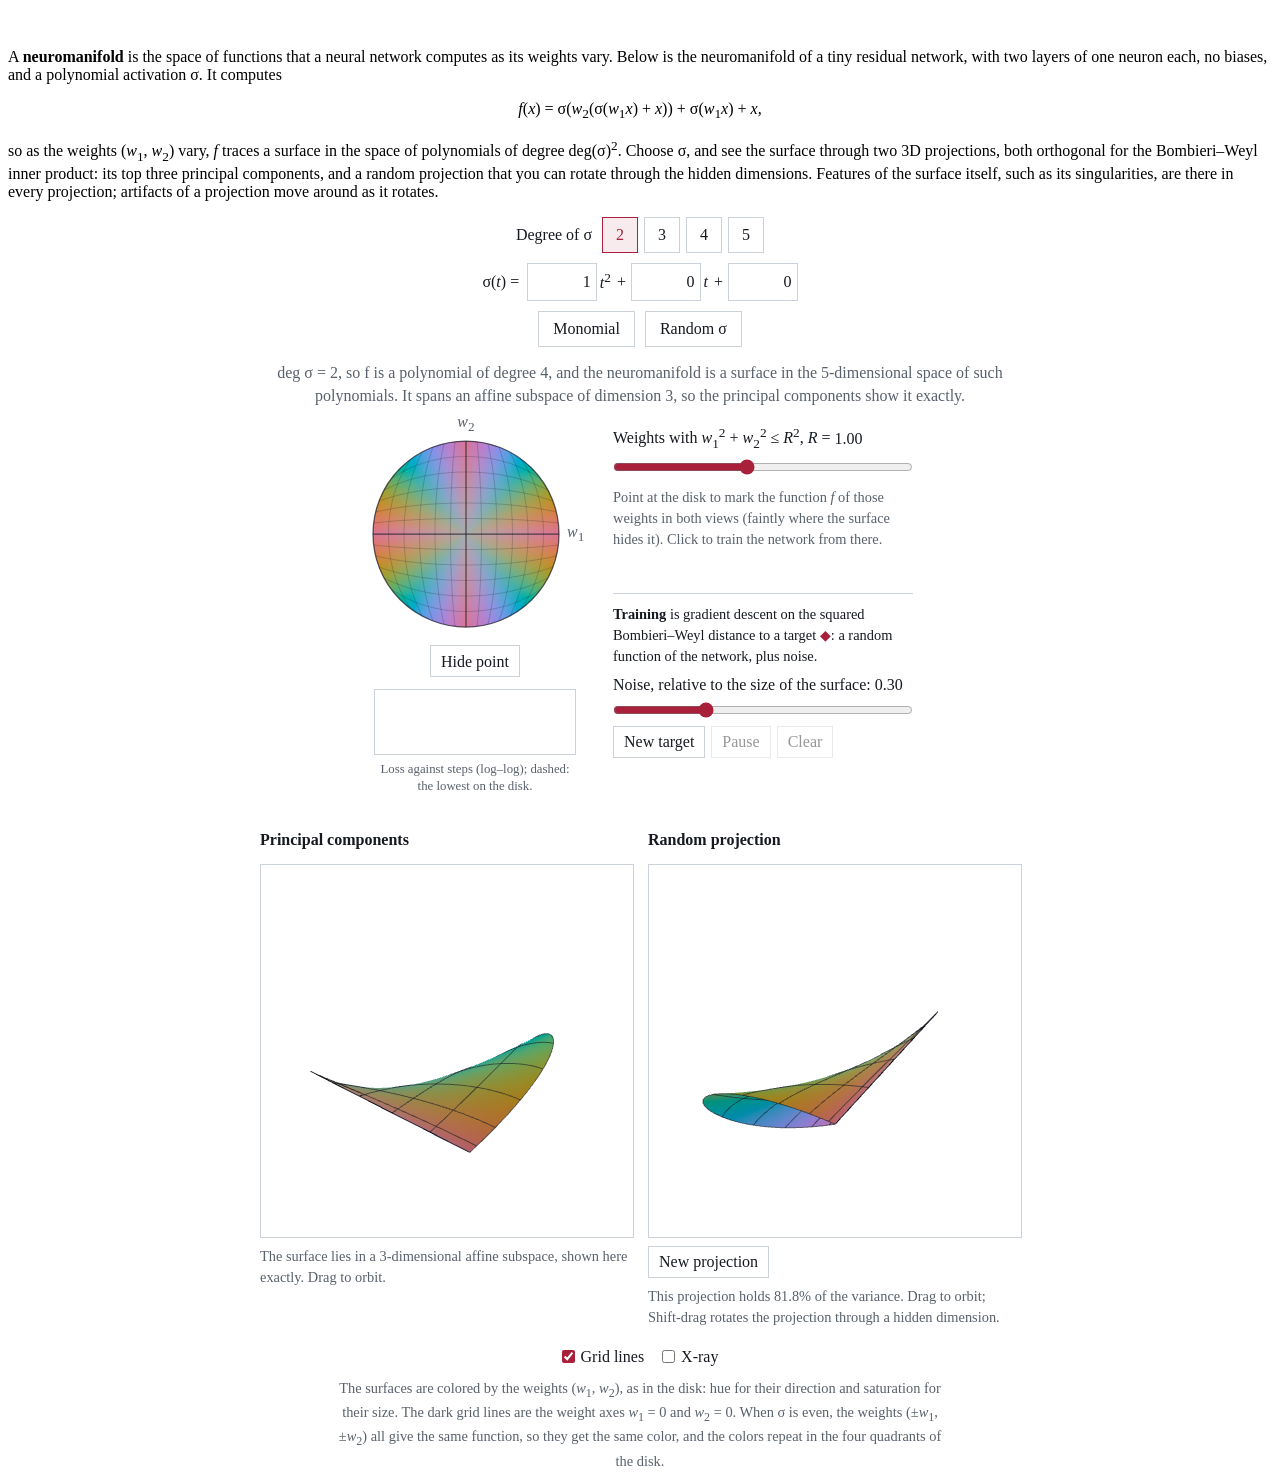
==== neuromanifold/index.html @ 4a73d776 "neuromfld" ====
<!DOCTYPE html>

<html lang="en">
<head>
  <title>Neuromanifold viewer</title>
  <!-- Standalone preview of the neuromanifold widget; not linked from the main page yet. -->
  <link rel="stylesheet" href="https://latex.vercel.app/style.css">
  <link rel="stylesheet" href="neuromanifold.css">
  <link rel="shortcut icon" type="image/x-icon" href="../img/favi.ico">
  <meta name="viewport" content="width=device-width, initial-scale=1.0" />
</head>

<body class="text-justify">

  <div id="neuromanifold">
    <p>A <b>neuromanifold</b> is the space of functions that a neural network computes as its weights vary. Below is the neuromanifold of a tiny residual network, with two layers of one neuron each, no biases, and a polynomial activation σ. It computes</p>
    <p class="nm-eq"><i>f</i>(<i>x</i>) = σ(<i>w</i><sub>2</sub>(σ(<i>w</i><sub>1</sub><i>x</i>) + <i>x</i>)) + σ(<i>w</i><sub>1</sub><i>x</i>) + <i>x</i>,</p>
    <p>so as the weights (<i>w</i><sub>1</sub>, <i>w</i><sub>2</sub>) vary, <i>f</i> traces a surface in the space of polynomials of degree deg(σ)<sup>2</sup>. Choose σ, and see the surface through two 3D projections, both orthogonal for the Bombieri–Weyl inner product: its top three principal components, and a random projection that you can rotate through the hidden dimensions. Features of the surface itself, such as its singularities, are there in every projection; artifacts of a projection move around as it rotates.</p>

    <div class="nm" role="group" aria-label="Neuromanifold viewer">
      <div class="nm-controls">
        <div class="nm-line">
          <span class="nm-k">Degree of σ</span>
          <div class="nm-seg" role="radiogroup" aria-label="Degree of σ" id="nm-degree"></div>
        </div>
        <div class="nm-sigma" id="nm-sigma" role="group" aria-label="Coefficients of σ"></div>
        <div class="nm-line">
          <button type="button" class="nm-btn" id="nm-monomial">Monomial</button>
          <button type="button" class="nm-btn" id="nm-random">Random σ</button>
        </div>
      </div>
      <p class="nm-status" id="nm-status" aria-live="polite"></p>

      <div class="nm-weights">
        <div class="nm-disk-col">
          <div class="nm-disk">
            <canvas id="nm-disk" tabindex="0" aria-label="The disk of weights. Point at it, or use the arrow keys, to mark the function of those weights in both views; Escape removes the mark. Click, or press Enter, to train the network from there."></canvas>
            <span class="nm-disk-lbl nm-disk-w1" aria-hidden="true"><i>w</i><sub>1</sub></span>
            <span class="nm-disk-lbl nm-disk-w2" aria-hidden="true"><i>w</i><sub>2</sub></span>
          </div>
          <button type="button" class="nm-btn nm-small" id="nm-probe">Hide point</button>
          <canvas class="nm-loss" id="nm-loss" role="img" aria-label="The loss against the steps of gradient descent, both on log scales."></canvas>
          <p class="nm-loss-cap">Loss against steps (log–log); dashed: the lowest on the disk.</p>
        </div>
        <div class="nm-weights-side">
          <label class="nm-range" for="nm-range">Weights with <i>w</i><sub>1</sub><sup>2</sup> + <i>w</i><sub>2</sub><sup>2</sup> ≤ <i>R</i><sup>2</sup>, <i>R</i> = <output id="nm-range-out" for="nm-range">1.00</output></label>
          <input type="range" id="nm-range" min="0.2" max="2" step="0.05" value="1">
          <p class="nm-hint">Point at the disk to mark the function <i>f</i> of those weights in both views (faintly where the surface hides it). Click to train the network from there.</p>
          <p class="nm-readout" id="nm-readout">&nbsp;</p>
          <div class="nm-train">
            <p class="nm-train-head"><b>Training</b> is gradient descent on the squared Bombieri–Weyl distance to a target <span class="nm-acc">◆</span>: a random function of the network, plus noise.</p>
            <label class="nm-range" for="nm-noise">Noise, relative to the size of the surface: <output id="nm-noise-out" for="nm-noise">0.30</output></label>
            <input type="range" id="nm-noise" min="0" max="1" step="0.05" value="0.3">
            <div class="nm-train-btns">
              <button type="button" class="nm-btn nm-small" id="nm-target">New target</button>
              <button type="button" class="nm-btn nm-small" id="nm-pause" disabled>Pause</button>
              <button type="button" class="nm-btn nm-small" id="nm-clear" disabled>Clear</button>
            </div>
            <p class="nm-train-status" id="nm-train-status">&nbsp;</p>
          </div>
        </div>
      </div>

      <div class="nm-views">
        <div class="nm-view">
          <div class="nm-view-head">
            <span class="nm-title">Principal components</span>
          </div>
          <div class="nm-stage">
            <canvas id="nm-pca" tabindex="0" aria-label="The neuromanifold, projected onto its top three principal components. Drag, or use the arrow keys, to orbit."></canvas>
          </div>
          <p class="nm-cap" id="nm-pca-cap"></p>
        </div>
        <div class="nm-view">
          <div class="nm-view-head">
            <span class="nm-title">Random projection</span>
          </div>
          <div class="nm-stage">
            <canvas id="nm-rand" tabindex="0" aria-label="The neuromanifold, under a random orthogonal projection. Drag, or use the arrow keys, to orbit; hold Shift to rotate the projection through a hidden dimension."></canvas>
          </div>
          <div class="nm-viewbar">
            <button type="button" class="nm-btn nm-small" id="nm-new">New projection</button>
          </div>
          <p class="nm-cap" id="nm-rand-cap"></p>
        </div>
      </div>

      <div class="nm-display">
        <label><input type="checkbox" id="nm-lines" checked> Grid lines</label>
        <label><input type="checkbox" id="nm-xray"> X-ray</label>
      </div>
      <p class="nm-legend">The surfaces are colored by the weights (<i>w</i><sub>1</sub>, <i>w</i><sub>2</sub>), as in the disk: hue for their direction and saturation for their size. The dark grid lines are the weight axes <i>w</i><sub>1</sub> = 0 and <i>w</i><sub>2</sub> = 0. When σ is even, the weights (±<i>w</i><sub>1</sub>, ±<i>w</i><sub>2</sub>) all give the same function, so they get the same color, and the colors repeat in the four quadrants of the disk.</p>
      <noscript><p>The neuromanifold viewer needs JavaScript.</p></noscript>
    </div>
  </div>

  <script src="neuromanifold.js" defer></script>

</body>

</html>
---- neuromanifold/neuromanifold.css ----
/* Neuromanifold viewer (see neuromanifold.js). Everything is scoped to .nm,
   in the light theme of the page, with the same buttons as the Rubik's torus. */
#neuromanifold {
  margin-top: 3rem;
}

.nm-eq {
  text-align: center;
}

.nm {
  --nm-fg: #161a20;
  --nm-muted: #59616c;
  --nm-line: #ccd2d9;
  --nm-btn: #ffffff;
  --nm-btn-hover: #edf0f3;
  --nm-accent: #a8203a;
  --nm-accent-soft: rgba(168, 32, 58, 0.09);
  max-width: 760px;
  margin: 1rem auto 0;
  color: var(--nm-fg);
  line-height: 1.45;
  -webkit-tap-highlight-color: transparent;
}

.nm button,
.nm input {
  font: inherit;
  color: inherit;
}

.nm button:focus-visible,
.nm input:focus-visible,
.nm canvas:focus-visible {
  outline: 2px solid var(--nm-accent);
  outline-offset: 2px;
}

/* controls */
.nm-controls {
  display: flex;
  flex-direction: column;
  align-items: center;
  gap: 10px;
}

.nm-line {
  display: flex;
  flex-wrap: wrap;
  justify-content: center;
  align-items: center;
  gap: 6px 10px;
}

.nm-seg {
  display: inline-flex;
  align-items: center;
  gap: 6px;
}

.nm-btn,
.nm-seg button {
  height: 2.25rem;
  padding: 0 14px;
  border: 1px solid var(--nm-line);
  background: var(--nm-btn);
  border-radius: 0;
  cursor: pointer;
  touch-action: manipulation;
  white-space: nowrap;
}

.nm-seg button {
  min-width: 2.25rem;
  padding: 0 10px;
  font-variant-numeric: tabular-nums;
}

.nm-btn:hover,
.nm-seg button:hover {
  background: var(--nm-btn-hover);
}

.nm-btn:active,
.nm-seg button:active {
  transform: translateY(1px);
}

.nm-seg button[aria-checked="true"] {
  color: var(--nm-accent);
  background: var(--nm-accent-soft);
  border-color: var(--nm-accent);
}

/* σ(t) = c_d t^d + ... + c_0 */
.nm-sigma {
  display: flex;
  flex-wrap: wrap;
  justify-content: center;
  align-items: center;
  gap: 6px 4px;
}

.nm-sigma-lhs {
  margin-right: 4px;
  white-space: nowrap;
}

.nm-term {
  display: inline-flex;
  align-items: center;
  gap: 3px;
  white-space: nowrap;
}

.nm-plus {
  margin: 0 2px;
}

.nm-num {
  width: 3.6em;
  height: 2.25rem;
  padding: 0 5px;
  -moz-appearance: textfield;
  appearance: textfield;
  border: 1px solid var(--nm-line);
  border-radius: 0;
  background: var(--nm-btn);
  text-align: right;
  font-variant-numeric: tabular-nums;
}

.nm-num::-webkit-outer-spin-button,
.nm-num::-webkit-inner-spin-button {
  -webkit-appearance: none;
  margin: 0;
}

.nm-num:hover {
  border-color: #aab2bc;
}

.nm-range output {
  display: inline-block;
  min-width: 2.2em;
  font-variant-numeric: tabular-nums;
}

.nm-status {
  margin: 0.9rem 0 0;
  text-align: center;
  color: var(--nm-muted);
}

/* the disk of weights and the plot of the loss, with the range R, the probed
   weights and the training beside them */
.nm-weights {
  display: flex;
  justify-content: center;
  align-items: flex-start;
  gap: 16px 30px;
  margin-top: 1rem;
}

.nm-disk-col {
  flex: none;
  display: flex;
  flex-direction: column;
  align-items: center;
  gap: 12px;
}

.nm-loss {
  display: block;
  width: 200px;
  height: 64px;
  border: 1px solid var(--nm-line);
  background: #ffffff;
}

.nm-loss-cap {
  width: 200px;
  margin: -6px 0 0;
  font-size: 0.8em;
  line-height: 1.3;
  color: var(--nm-muted);
  text-align: center;
}

.nm-train {
  display: flex;
  flex-direction: column;
  gap: 6px;
  margin-top: 8px;
  padding-top: 10px;
  border-top: 1px solid var(--nm-line);
}

.nm-train-head {
  margin: 0;
  font-size: 0.9em;
  text-align: left;
}

.nm-train-btns {
  display: flex;
  flex-wrap: wrap;
  gap: 6px;
  margin-top: 2px;
}

.nm-train-status {
  margin: 0;
  min-height: 2.9em;              /* two lines, so that the layout does not jump */
  font-size: 0.9em;
  color: var(--nm-muted);
  text-align: left;
  font-variant-numeric: tabular-nums;
}

.nm-acc {
  color: var(--nm-accent);
}

.nm-btn:disabled {
  opacity: 0.45;
  cursor: default;
  transform: none;
}

.nm-btn:disabled:hover {
  background: var(--nm-btn);
}

.nm-disk {
  position: relative;
  flex: none;
  width: 190px;
  height: 190px;
  margin: 16px 22px 4px 4px;      /* room for the axis labels */
}

.nm-disk canvas {
  display: block;
  width: 100%;
  height: 100%;
  border-radius: 50%;             /* so that the focus ring is round */
  touch-action: none;
  cursor: crosshair;
}

.nm-disk-lbl {
  position: absolute;
  line-height: 1;
  color: var(--nm-muted);
  pointer-events: none;
}

.nm-disk-w1 {
  left: 100%;
  top: 50%;
  transform: translate(6px, -50%);
}

.nm-disk-w2 {
  left: 50%;
  bottom: 100%;
  transform: translate(-50%, -6px);
}

.nm-weights-side {
  display: flex;
  flex-direction: column;
  align-items: stretch;
  gap: 6px;
  max-width: 300px;
}

.nm-weights-side input[type="range"] {
  width: 100%;
  margin: 0;
  accent-color: var(--nm-accent);
}

.nm-hint {
  margin: 6px 0 0;
  font-size: 0.9em;
  color: var(--nm-muted);
  text-align: left;
}

.nm-readout {
  margin: 0;
  min-height: 1.45em;
  text-align: left;
  font-variant-numeric: tabular-nums;
}

/* the two views */
.nm-views {
  display: grid;
  grid-template-columns: 1fr 1fr;
  gap: 16px;
  margin-top: 1rem;
}

.nm-view {
  min-width: 0;
}

.nm-view-head {
  display: flex;
  justify-content: space-between;
  align-items: center;
  gap: 8px;
  min-height: 2.25rem;
  margin-bottom: 6px;
}

.nm-title {
  font-weight: bold;
}

.nm-stage {
  position: relative;
  width: 100%;
  aspect-ratio: 1 / 1;
  border: 1px solid var(--nm-line);
  background: #ffffff;
}

.nm-stage canvas {
  position: absolute;
  inset: 0;
  width: 100%;
  height: 100%;
  display: block;
  touch-action: none;
  cursor: grab;
}

.nm-stage canvas.nm-grabbing {
  cursor: grabbing;
}

.nm-viewbar {
  display: flex;
  flex-wrap: wrap;
  align-items: center;
  gap: 6px;
  margin-top: 8px;
}

.nm-small {
  height: 2rem;
  padding: 0 10px;
}

.nm-cap {
  margin: 0.5rem 0 0;
  font-size: 0.9em;
  color: var(--nm-muted);
  text-align: left;
}

/* display options */
.nm-display {
  display: flex;
  flex-wrap: wrap;
  justify-content: center;
  align-items: center;
  gap: 8px 18px;
  margin-top: 1.1rem;
}

.nm-display label {
  display: inline-flex;
  align-items: center;
  gap: 6px;
  cursor: pointer;
}

.nm-display input[type="checkbox"] {
  accent-color: var(--nm-accent);
  margin: 0;
}

.nm-k {
  color: var(--nm-fg);
}

.nm-legend {
  margin: 0.6rem auto 0;
  max-width: 620px;
  font-size: 0.9em;
  color: var(--nm-muted);
  text-align: center;
}

.nm-nogl .nm-weights,
.nm-nogl .nm-views,
.nm-nogl .nm-display,
.nm-nogl .nm-legend {
  display: none;
}

@media (max-width: 620px) {
  .nm-views {
    grid-template-columns: 1fr;
  }

  .nm-weights {
    flex-direction: column;
    align-items: center;
  }

  .nm-weights-side {
    width: 100%;
    max-width: 360px;
  }
}
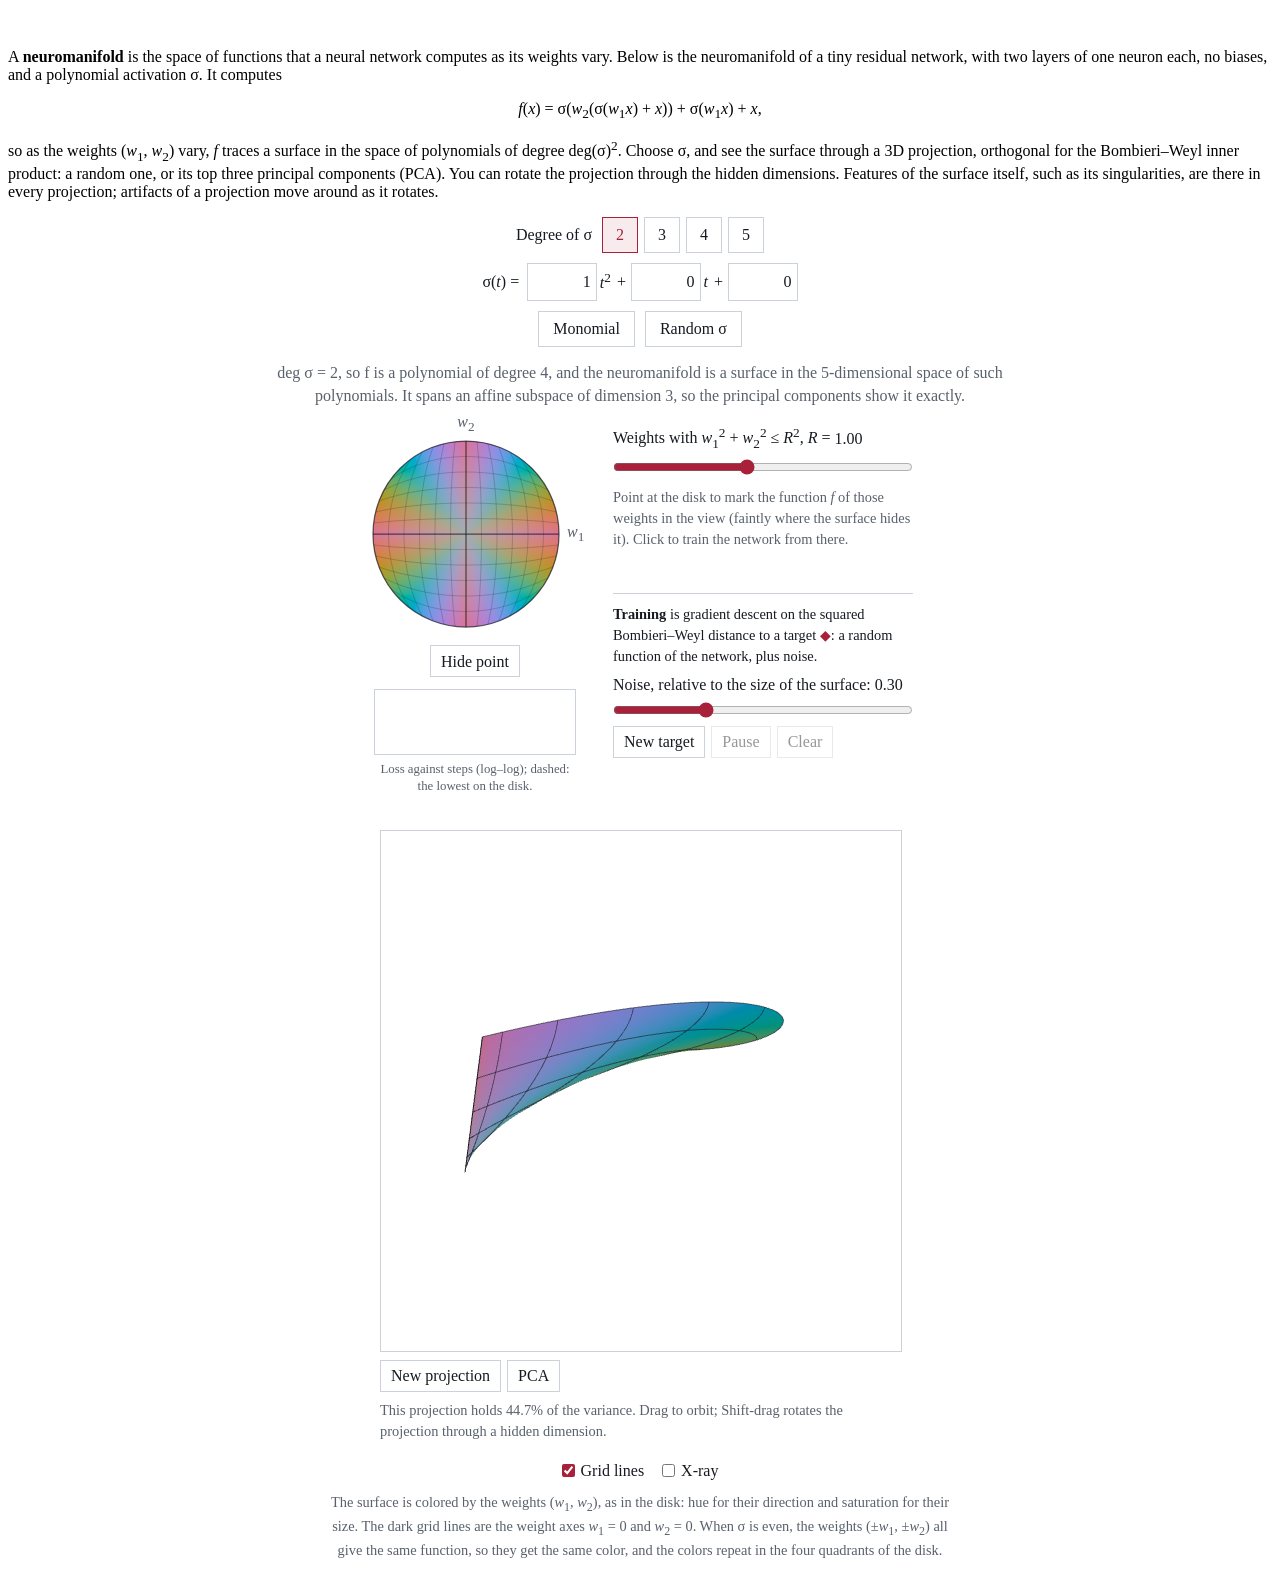
==== commit 6b3f0962: "neuromfld" ====
--- a/neuromanifold/index.html
+++ b/neuromanifold/index.html
@@ -15,7 +15,7 @@
   <div id="neuromanifold">
     <p>A <b>neuromanifold</b> is the space of functions that a neural network computes as its weights vary. Below is the neuromanifold of a tiny residual network, with two layers of one neuron each, no biases, and a polynomial activation σ. It computes</p>
     <p class="nm-eq"><i>f</i>(<i>x</i>) = σ(<i>w</i><sub>2</sub>(σ(<i>w</i><sub>1</sub><i>x</i>) + <i>x</i>)) + σ(<i>w</i><sub>1</sub><i>x</i>) + <i>x</i>,</p>
-    <p>so as the weights (<i>w</i><sub>1</sub>, <i>w</i><sub>2</sub>) vary, <i>f</i> traces a surface in the space of polynomials of degree deg(σ)<sup>2</sup>. Choose σ, and see the surface through two 3D projections, both orthogonal for the Bombieri–Weyl inner product: its top three principal components, and a random projection that you can rotate through the hidden dimensions. Features of the surface itself, such as its singularities, are there in every projection; artifacts of a projection move around as it rotates.</p>
+    <p>so as the weights (<i>w</i><sub>1</sub>, <i>w</i><sub>2</sub>) vary, <i>f</i> traces a surface in the space of polynomials of degree deg(σ)<sup>2</sup>. Choose σ, and see the surface through a 3D projection, orthogonal for the Bombieri–Weyl inner product: a random one, or its top three principal components (PCA). You can rotate the projection through the hidden dimensions. Features of the surface itself, such as its singularities, are there in every projection; artifacts of a projection move around as it rotates.</p>
 
     <div class="nm" role="group" aria-label="Neuromanifold viewer">
       <div class="nm-controls">
@@ -34,7 +34,7 @@
       <div class="nm-weights">
         <div class="nm-disk-col">
           <div class="nm-disk">
-            <canvas id="nm-disk" tabindex="0" aria-label="The disk of weights. Point at it, or use the arrow keys, to mark the function of those weights in both views; Escape removes the mark. Click, or press Enter, to train the network from there."></canvas>
+            <canvas id="nm-disk" tabindex="0" aria-label="The disk of weights. Point at it, or use the arrow keys, to mark the function of those weights in the view; Escape removes the mark. Click, or press Enter, to train the network from there."></canvas>
             <span class="nm-disk-lbl nm-disk-w1" aria-hidden="true"><i>w</i><sub>1</sub></span>
             <span class="nm-disk-lbl nm-disk-w2" aria-hidden="true"><i>w</i><sub>2</sub></span>
           </div>
@@ -45,7 +45,7 @@
         <div class="nm-weights-side">
           <label class="nm-range" for="nm-range">Weights with <i>w</i><sub>1</sub><sup>2</sup> + <i>w</i><sub>2</sub><sup>2</sup> ≤ <i>R</i><sup>2</sup>, <i>R</i> = <output id="nm-range-out" for="nm-range">1.00</output></label>
           <input type="range" id="nm-range" min="0.2" max="2" step="0.05" value="1">
-          <p class="nm-hint">Point at the disk to mark the function <i>f</i> of those weights in both views (faintly where the surface hides it). Click to train the network from there.</p>
+          <p class="nm-hint">Point at the disk to mark the function <i>f</i> of those weights in the view (faintly where the surface hides it). Click to train the network from there.</p>
           <p class="nm-readout" id="nm-readout">&nbsp;</p>
           <div class="nm-train">
             <p class="nm-train-head"><b>Training</b> is gradient descent on the squared Bombieri–Weyl distance to a target <span class="nm-acc">◆</span>: a random function of the network, plus noise.</p>
@@ -61,35 +61,22 @@
         </div>
       </div>
 
-      <div class="nm-views">
-        <div class="nm-view">
-          <div class="nm-view-head">
-            <span class="nm-title">Principal components</span>
-          </div>
-          <div class="nm-stage">
-            <canvas id="nm-pca" tabindex="0" aria-label="The neuromanifold, projected onto its top three principal components. Drag, or use the arrow keys, to orbit."></canvas>
-          </div>
-          <p class="nm-cap" id="nm-pca-cap"></p>
+      <div class="nm-view">
+        <div class="nm-stage">
+          <canvas id="nm-view" tabindex="0" aria-label="The neuromanifold, under an orthogonal projection to 3D. Drag, or use the arrow keys, to orbit; hold Shift to rotate the projection through a hidden dimension."></canvas>
         </div>
-        <div class="nm-view">
-          <div class="nm-view-head">
-            <span class="nm-title">Random projection</span>
-          </div>
-          <div class="nm-stage">
-            <canvas id="nm-rand" tabindex="0" aria-label="The neuromanifold, under a random orthogonal projection. Drag, or use the arrow keys, to orbit; hold Shift to rotate the projection through a hidden dimension."></canvas>
-          </div>
-          <div class="nm-viewbar">
-            <button type="button" class="nm-btn nm-small" id="nm-new">New projection</button>
-          </div>
-          <p class="nm-cap" id="nm-rand-cap"></p>
+        <div class="nm-viewbar">
+          <button type="button" class="nm-btn nm-small" id="nm-new">New projection</button>
+          <button type="button" class="nm-btn nm-small" id="nm-pca">PCA</button>
         </div>
+        <p class="nm-cap" id="nm-cap"></p>
       </div>
 
       <div class="nm-display">
         <label><input type="checkbox" id="nm-lines" checked> Grid lines</label>
         <label><input type="checkbox" id="nm-xray"> X-ray</label>
       </div>
-      <p class="nm-legend">The surfaces are colored by the weights (<i>w</i><sub>1</sub>, <i>w</i><sub>2</sub>), as in the disk: hue for their direction and saturation for their size. The dark grid lines are the weight axes <i>w</i><sub>1</sub> = 0 and <i>w</i><sub>2</sub> = 0. When σ is even, the weights (±<i>w</i><sub>1</sub>, ±<i>w</i><sub>2</sub>) all give the same function, so they get the same color, and the colors repeat in the four quadrants of the disk.</p>
+      <p class="nm-legend">The surface is colored by the weights (<i>w</i><sub>1</sub>, <i>w</i><sub>2</sub>), as in the disk: hue for their direction and saturation for their size. The dark grid lines are the weight axes <i>w</i><sub>1</sub> = 0 and <i>w</i><sub>2</sub> = 0. When σ is even, the weights (±<i>w</i><sub>1</sub>, ±<i>w</i><sub>2</sub>) all give the same function, so they get the same color, and the colors repeat in the four quadrants of the disk.</p>
       <noscript><p>The neuromanifold viewer needs JavaScript.</p></noscript>
     </div>
   </div>
--- a/neuromanifold/neuromanifold.css
+++ b/neuromanifold/neuromanifold.css
@@ -296,29 +296,10 @@
   font-variant-numeric: tabular-nums;
 }
 
-/* the two views */
-.nm-views {
-  display: grid;
-  grid-template-columns: 1fr 1fr;
-  gap: 16px;
-  margin-top: 1rem;
-}
-
+/* the view */
 .nm-view {
-  min-width: 0;
-}
-
-.nm-view-head {
-  display: flex;
-  justify-content: space-between;
-  align-items: center;
-  gap: 8px;
-  min-height: 2.25rem;
-  margin-bottom: 6px;
-}
-
-.nm-title {
-  font-weight: bold;
+  max-width: 520px;
+  margin: 1.5rem auto 0;
 }
 
 .nm-stage {
@@ -398,17 +379,13 @@
 }
 
 .nm-nogl .nm-weights,
-.nm-nogl .nm-views,
+.nm-nogl .nm-view,
 .nm-nogl .nm-display,
 .nm-nogl .nm-legend {
   display: none;
 }
 
 @media (max-width: 620px) {
-  .nm-views {
-    grid-template-columns: 1fr;
-  }
-
   .nm-weights {
     flex-direction: column;
     align-items: center;
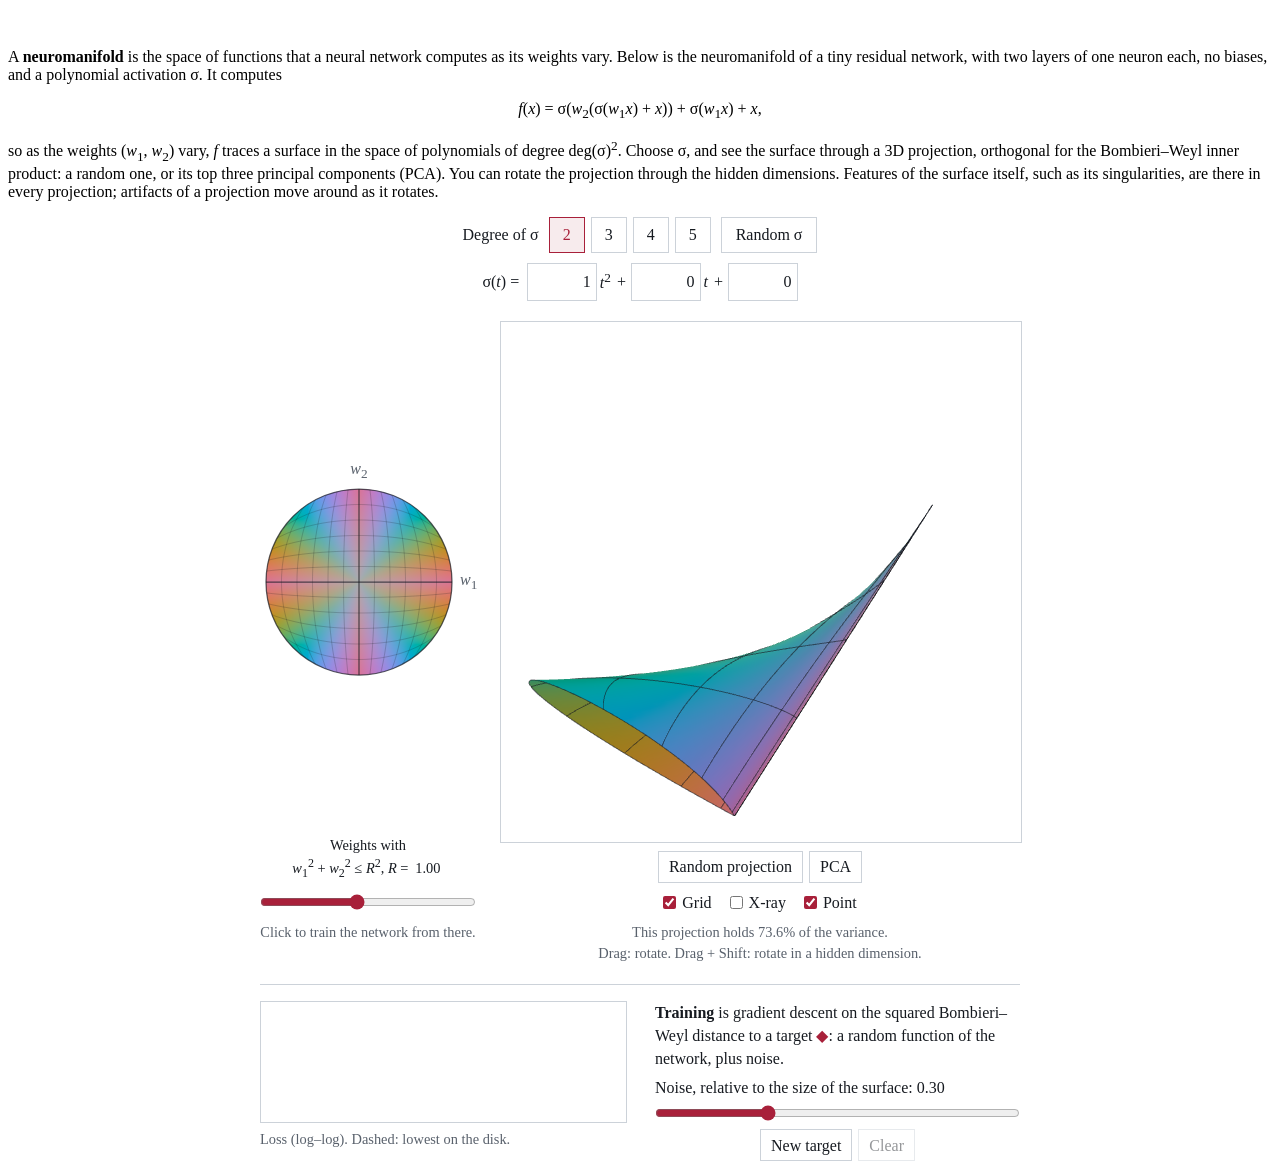
==== commit 238a559a: "upadte" ====
--- a/neuromanifold/index.html
+++ b/neuromanifold/index.html
@@ -22,61 +22,52 @@
         <div class="nm-line">
           <span class="nm-k">Degree of σ</span>
           <div class="nm-seg" role="radiogroup" aria-label="Degree of σ" id="nm-degree"></div>
+          <button type="button" class="nm-btn" id="nm-random">Random σ</button>
         </div>
         <div class="nm-sigma" id="nm-sigma" role="group" aria-label="Coefficients of σ"></div>
-        <div class="nm-line">
-          <button type="button" class="nm-btn" id="nm-monomial">Monomial</button>
-          <button type="button" class="nm-btn" id="nm-random">Random σ</button>
-        </div>
       </div>
       <p class="nm-status" id="nm-status" aria-live="polite"></p>
 
-      <div class="nm-weights">
-        <div class="nm-disk-col">
-          <div class="nm-disk">
-            <canvas id="nm-disk" tabindex="0" aria-label="The disk of weights. Point at it, or use the arrow keys, to mark the function of those weights in the view; Escape removes the mark. Click, or press Enter, to train the network from there."></canvas>
-            <span class="nm-disk-lbl nm-disk-w1" aria-hidden="true"><i>w</i><sub>1</sub></span>
-            <span class="nm-disk-lbl nm-disk-w2" aria-hidden="true"><i>w</i><sub>2</sub></span>
-          </div>
-          <button type="button" class="nm-btn nm-small" id="nm-probe">Hide point</button>
-          <canvas class="nm-loss" id="nm-loss" role="img" aria-label="The loss against the steps of gradient descent, both on log scales."></canvas>
-          <p class="nm-loss-cap">Loss against steps (log–log); dashed: the lowest on the disk.</p>
+      <div class="nm-main">
+        <div class="nm-disk">
+          <canvas id="nm-disk" tabindex="0" aria-label="The disk of weights. Point at it, or use the arrow keys, to mark the function of those weights in the view; Escape removes the mark. Click, or press Enter, to train the network from there."></canvas>
+          <span class="nm-disk-lbl nm-disk-w1" aria-hidden="true"><i>w</i><sub>1</sub></span>
+          <span class="nm-disk-lbl nm-disk-w2" aria-hidden="true"><i>w</i><sub>2</sub></span>
         </div>
-        <div class="nm-weights-side">
-          <label class="nm-range" for="nm-range">Weights with <i>w</i><sub>1</sub><sup>2</sup> + <i>w</i><sub>2</sub><sup>2</sup> ≤ <i>R</i><sup>2</sup>, <i>R</i> = <output id="nm-range-out" for="nm-range">1.00</output></label>
-          <input type="range" id="nm-range" min="0.2" max="2" step="0.05" value="1">
-          <p class="nm-hint">Point at the disk to mark the function <i>f</i> of those weights in the view (faintly where the surface hides it). Click to train the network from there.</p>
-          <p class="nm-readout" id="nm-readout">&nbsp;</p>
-          <div class="nm-train">
-            <p class="nm-train-head"><b>Training</b> is gradient descent on the squared Bombieri–Weyl distance to a target <span class="nm-acc">◆</span>: a random function of the network, plus noise.</p>
-            <label class="nm-range" for="nm-noise">Noise, relative to the size of the surface: <output id="nm-noise-out" for="nm-noise">0.30</output></label>
-            <input type="range" id="nm-noise" min="0" max="1" step="0.05" value="0.3">
-            <div class="nm-train-btns">
-              <button type="button" class="nm-btn nm-small" id="nm-target">New target</button>
-              <button type="button" class="nm-btn nm-small" id="nm-pause" disabled>Pause</button>
-              <button type="button" class="nm-btn nm-small" id="nm-clear" disabled>Clear</button>
-            </div>
-            <p class="nm-train-status" id="nm-train-status">&nbsp;</p>
-          </div>
-        </div>
-      </div>
+        <label class="nm-range nm-range-lbl" for="nm-range">Weights with <span class="nm-nowrap"><i>w</i><sub>1</sub><sup>2</sup> + <i>w</i><sub>2</sub><sup>2</sup> ≤ <i>R</i><sup>2</sup>, <i>R</i> = <output id="nm-range-out" for="nm-range">1.00</output></span></label>
+        <input type="range" class="nm-range-in" id="nm-range" min="0.2" max="2" step="0.05" value="1">
+        <p class="nm-hint">Click to train the network from there.</p>
 
-      <div class="nm-view">
         <div class="nm-stage">
           <canvas id="nm-view" tabindex="0" aria-label="The neuromanifold, under an orthogonal projection to 3D. Drag, or use the arrow keys, to orbit; hold Shift to rotate the projection through a hidden dimension."></canvas>
         </div>
         <div class="nm-viewbar">
-          <button type="button" class="nm-btn nm-small" id="nm-new">New projection</button>
+          <button type="button" class="nm-btn nm-small" id="nm-new">Random projection</button>
           <button type="button" class="nm-btn nm-small" id="nm-pca">PCA</button>
+        </div>
+        <div class="nm-display">
+          <label><input type="checkbox" id="nm-lines" checked> Grid</label>
+          <label><input type="checkbox" id="nm-xray"> X-ray</label>
+          <label><input type="checkbox" id="nm-probe" checked> Point</label>
         </div>
         <p class="nm-cap" id="nm-cap"></p>
       </div>
 
-      <div class="nm-display">
-        <label><input type="checkbox" id="nm-lines" checked> Grid lines</label>
-        <label><input type="checkbox" id="nm-xray"> X-ray</label>
+      <div class="nm-weights">
+        <div class="nm-loss-box">
+          <canvas class="nm-loss" id="nm-loss" role="img" aria-label="The loss against the steps of gradient descent, both on log scales."></canvas>
+          <p class="nm-loss-cap">Loss (log–log). Dashed: lowest on the disk.</p>
+        </div>
+        <div class="nm-train">
+          <p class="nm-train-head"><b>Training</b> is gradient descent on the squared Bombieri–Weyl distance to a target <span class="nm-acc">◆</span>: a random function of the network, plus noise.</p>
+          <label class="nm-range" for="nm-noise">Noise, relative to the size of the surface: <output id="nm-noise-out" for="nm-noise">0.30</output></label>
+          <input type="range" id="nm-noise" min="0" max="1" step="0.05" value="0.3">
+          <div class="nm-train-btns">
+            <button type="button" class="nm-btn nm-small" id="nm-target">New target</button>
+            <button type="button" class="nm-btn nm-small" id="nm-clear" disabled>Clear</button>
+          </div>
+        </div>
       </div>
-      <p class="nm-legend">The surface is colored by the weights (<i>w</i><sub>1</sub>, <i>w</i><sub>2</sub>), as in the disk: hue for their direction and saturation for their size. The dark grid lines are the weight axes <i>w</i><sub>1</sub> = 0 and <i>w</i><sub>2</sub> = 0. When σ is even, the weights (±<i>w</i><sub>1</sub>, ±<i>w</i><sub>2</sub>) all give the same function, so they get the same color, and the colors repeat in the four quadrants of the disk.</p>
       <noscript><p>The neuromanifold viewer needs JavaScript.</p></noscript>
     </div>
   </div>
--- a/neuromanifold/neuromanifold.css
+++ b/neuromanifold/neuromanifold.css
@@ -152,70 +152,80 @@
   color: var(--nm-muted);
 }
 
-/* the disk of weights and the plot of the loss, with the range R, the probed
-   weights and the training beside them */
+.nm-status:empty {
+  display: none;
+}
+
+/* The disk of weights beside the view, on rows that keep them level: the
+   disk centered on the view, the slider of the range R beside the display
+   options of the view (with its label above it, beside the buttons), and the
+   hint beside the caption. */
+.nm-main {
+  display: grid;
+  grid-template-columns: 216px minmax(0, 520px);   /* the disk with room for its labels; the view */
+  grid-template-areas:
+    "disk  stage"
+    ".     bar"
+    "range display"
+    "hint  cap";
+  justify-content: center;
+  gap: 8px 24px;
+  margin-top: 1.25rem;
+}
+
+/* below them, the plot of the loss and the training */
 .nm-weights {
   display: flex;
-  justify-content: center;
   align-items: flex-start;
   gap: 16px 30px;
-  margin-top: 1rem;
-}
-
-.nm-disk-col {
-  flex: none;
+  margin-top: 1.25rem;
+  padding-top: 1rem;
+  border-top: 1px solid var(--nm-line);
+}
+
+
+.nm-loss-box {
+  flex: 1 1 0;
+  min-width: 0;
   display: flex;
   flex-direction: column;
-  align-items: center;
-  gap: 12px;
+  gap: 6px;
 }
 
 .nm-loss {
   display: block;
-  width: 200px;
-  height: 64px;
+  width: 100%;
+  height: 120px;
   border: 1px solid var(--nm-line);
   background: #ffffff;
 }
 
 .nm-loss-cap {
-  width: 200px;
-  margin: -6px 0 0;
-  font-size: 0.8em;
-  line-height: 1.3;
-  color: var(--nm-muted);
-  text-align: center;
-}
-
-.nm-train {
-  display: flex;
-  flex-direction: column;
-  gap: 6px;
-  margin-top: 8px;
-  padding-top: 10px;
-  border-top: 1px solid var(--nm-line);
-}
-
-.nm-train-head {
-  margin: 0;
-  font-size: 0.9em;
-  text-align: left;
-}
-
-.nm-train-btns {
-  display: flex;
-  flex-wrap: wrap;
-  gap: 6px;
-  margin-top: 2px;
-}
-
-.nm-train-status {
-  margin: 0;
-  min-height: 2.9em;              /* two lines, so that the layout does not jump */
+  margin: 0;
   font-size: 0.9em;
   color: var(--nm-muted);
   text-align: left;
-  font-variant-numeric: tabular-nums;
+}
+
+.nm-train {
+  flex: 1 1 0;
+  min-width: 0;
+  display: flex;
+  flex-direction: column;
+  gap: 6px;
+}
+
+.nm-train-head {
+  margin: 0;
+  text-align: left;
+}
+
+.nm-train-btns {
+  display: flex;
+  flex-wrap: wrap;
+  justify-content: center;
+  gap: 6px;
+  margin-top: 2px;
 }
 
 .nm-acc {
@@ -233,11 +243,12 @@
 }
 
 .nm-disk {
+  grid-area: disk;
+  align-self: center;
   position: relative;
-  flex: none;
   width: 190px;
   height: 190px;
-  margin: 16px 22px 4px 4px;      /* room for the axis labels */
+  margin: 16px 22px 16px 4px;     /* room for the axis labels, and as much below as above */
 }
 
 .nm-disk canvas {
@@ -268,41 +279,44 @@
   transform: translate(-50%, -6px);
 }
 
-.nm-weights-side {
-  display: flex;
-  flex-direction: column;
-  align-items: stretch;
-  gap: 6px;
-  max-width: 300px;
-}
-
-.nm-weights-side input[type="range"] {
+/* At the bottom of the row of the buttons of the view, and free to rise
+   past it (two lines are taller than the buttons) without making it taller. */
+.nm-range-lbl {
+  grid-column: 1;
+  grid-row: 1 / 3;
+  align-self: end;
+  font-size: 0.9em;
+  text-align: center;
+  text-wrap: balance;
+}
+
+.nm-range-in {
+  grid-area: range;
+  align-self: center;
+}
+
+.nm-nowrap {
+  white-space: nowrap;
+}
+
+.nm input[type="range"] {
   width: 100%;
   margin: 0;
   accent-color: var(--nm-accent);
 }
 
 .nm-hint {
-  margin: 6px 0 0;
+  grid-area: hint;
+  margin: 0;
   font-size: 0.9em;
   color: var(--nm-muted);
-  text-align: left;
-}
-
-.nm-readout {
-  margin: 0;
-  min-height: 1.45em;
-  text-align: left;
-  font-variant-numeric: tabular-nums;
+  text-align: center;
+  text-wrap: balance;
 }
 
 /* the view */
-.nm-view {
-  max-width: 520px;
-  margin: 1.5rem auto 0;
-}
-
 .nm-stage {
+  grid-area: stage;
   position: relative;
   width: 100%;
   aspect-ratio: 1 / 1;
@@ -325,11 +339,12 @@
 }
 
 .nm-viewbar {
+  grid-area: bar;
   display: flex;
   flex-wrap: wrap;
-  align-items: center;
-  gap: 6px;
-  margin-top: 8px;
+  justify-content: center;
+  align-items: center;
+  gap: 6px;
 }
 
 .nm-small {
@@ -338,61 +353,80 @@
 }
 
 .nm-cap {
-  margin: 0.5rem 0 0;
-  font-size: 0.9em;
-  color: var(--nm-muted);
-  text-align: left;
-}
-
-/* display options */
-.nm-display {
-  display: flex;
-  flex-wrap: wrap;
-  justify-content: center;
-  align-items: center;
-  gap: 8px 18px;
-  margin-top: 1.1rem;
-}
-
-.nm-display label {
-  display: inline-flex;
-  align-items: center;
-  gap: 6px;
-  cursor: pointer;
-}
-
-.nm-display input[type="checkbox"] {
-  accent-color: var(--nm-accent);
-  margin: 0;
-}
-
-.nm-k {
-  color: var(--nm-fg);
-}
-
-.nm-legend {
-  margin: 0.6rem auto 0;
-  max-width: 620px;
+  grid-area: cap;
+  margin: 0;
   font-size: 0.9em;
   color: var(--nm-muted);
   text-align: center;
-}
-
-.nm-nogl .nm-weights,
-.nm-nogl .nm-view,
-.nm-nogl .nm-display,
-.nm-nogl .nm-legend {
+  text-wrap: balance;
+}
+
+.nm-cap span {
+  display: block;                 /* one line for the variance, one for the controls */
+}
+
+/* display options, on their own line under the buttons of the view */
+.nm-display {
+  grid-area: display;
+  display: flex;
+  flex-wrap: wrap;
+  justify-content: center;
+  align-items: center;
+  gap: 6px 18px;
+}
+
+.nm-display label {
+  display: inline-flex;
+  align-items: center;
+  gap: 6px;
+  cursor: pointer;
+}
+
+.nm-display input[type="checkbox"] {
+  accent-color: var(--nm-accent);
+  margin: 0;
+}
+
+.nm-k {
+  color: var(--nm-fg);
+}
+
+.nm-nogl .nm-main,
+.nm-nogl .nm-weights {
   display: none;
 }
 
 @media (max-width: 620px) {
+  .nm-main {
+    grid-template-columns: minmax(0, 1fr);
+    grid-template-areas: "disk" "label" "range" "hint" "stage" "bar" "display" "cap";
+  }
+
+  .nm-disk {
+    justify-self: center;
+  }
+
+  .nm-range-lbl {
+    grid-area: label;
+  }
+
+  .nm-range-lbl,
+  .nm-hint {
+    justify-self: center;
+    width: 216px;
+  }
+
+  .nm-stage {
+    margin-top: 8px;
+  }
+
   .nm-weights {
     flex-direction: column;
-    align-items: center;
-  }
-
-  .nm-weights-side {
-    width: 100%;
-    max-width: 360px;
-  }
-}
+    align-items: stretch;
+  }
+
+  .nm-loss-box,
+  .nm-train {
+    flex: none;
+  }
+}
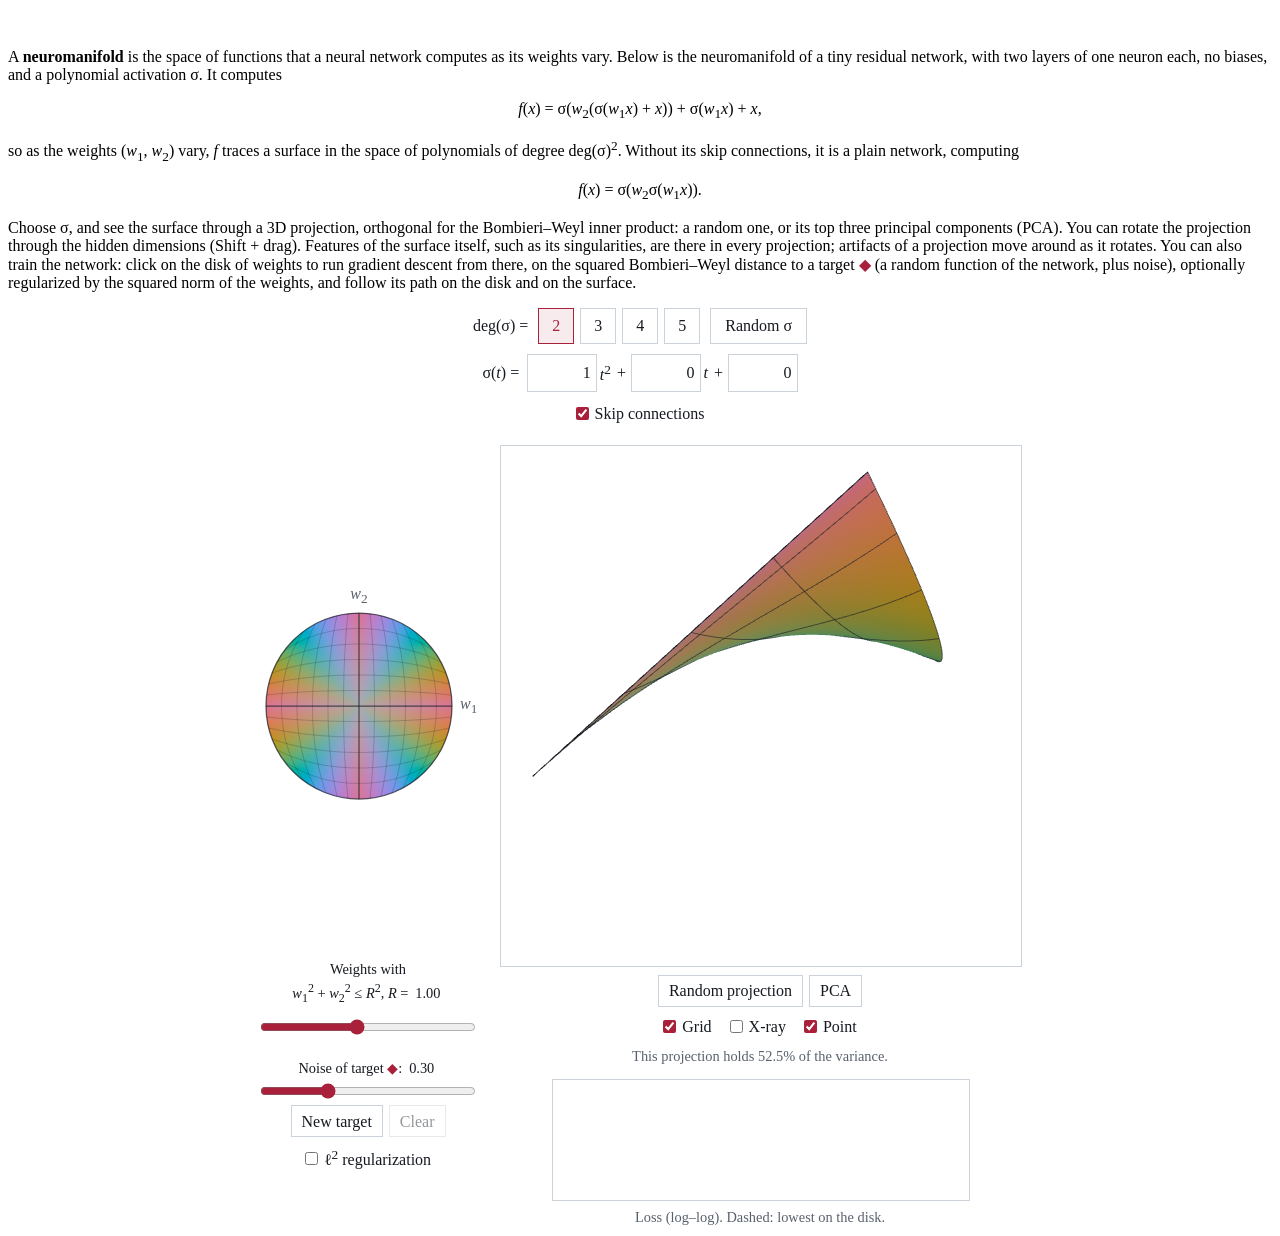
==== commit 3e1a5d4d: "update" ====
--- a/neuromanifold/index.html
+++ b/neuromanifold/index.html
@@ -15,16 +15,19 @@
   <div id="neuromanifold">
     <p>A <b>neuromanifold</b> is the space of functions that a neural network computes as its weights vary. Below is the neuromanifold of a tiny residual network, with two layers of one neuron each, no biases, and a polynomial activation σ. It computes</p>
     <p class="nm-eq"><i>f</i>(<i>x</i>) = σ(<i>w</i><sub>2</sub>(σ(<i>w</i><sub>1</sub><i>x</i>) + <i>x</i>)) + σ(<i>w</i><sub>1</sub><i>x</i>) + <i>x</i>,</p>
-    <p>so as the weights (<i>w</i><sub>1</sub>, <i>w</i><sub>2</sub>) vary, <i>f</i> traces a surface in the space of polynomials of degree deg(σ)<sup>2</sup>. Choose σ, and see the surface through a 3D projection, orthogonal for the Bombieri–Weyl inner product: a random one, or its top three principal components (PCA). You can rotate the projection through the hidden dimensions. Features of the surface itself, such as its singularities, are there in every projection; artifacts of a projection move around as it rotates.</p>
+    <p>so as the weights (<i>w</i><sub>1</sub>, <i>w</i><sub>2</sub>) vary, <i>f</i> traces a surface in the space of polynomials of degree deg(σ)<sup>2</sup>. Without its skip connections, it is a plain network, computing</p>
+    <p class="nm-eq"><i>f</i>(<i>x</i>) = σ(<i>w</i><sub>2</sub>σ(<i>w</i><sub>1</sub><i>x</i>)).</p>
+    <p>Choose σ, and see the surface through a 3D projection, orthogonal for the Bombieri–Weyl inner product: a random one, or its top three principal components (PCA). You can rotate the projection through the hidden dimensions (Shift + drag). Features of the surface itself, such as its singularities, are there in every projection; artifacts of a projection move around as it rotates. You can also train the network: click on the disk of weights to run gradient descent from there, on the squared Bombieri–Weyl distance to a target <span class="nm-acc">◆</span> (a random function of the network, plus noise), optionally regularized by the squared norm of the weights, and follow its path on the disk and on the surface.</p>
 
     <div class="nm" role="group" aria-label="Neuromanifold viewer">
       <div class="nm-controls">
         <div class="nm-line">
-          <span class="nm-k">Degree of σ</span>
+          <span class="nm-k">deg(σ) =</span>
           <div class="nm-seg" role="radiogroup" aria-label="Degree of σ" id="nm-degree"></div>
           <button type="button" class="nm-btn" id="nm-random">Random σ</button>
         </div>
         <div class="nm-sigma" id="nm-sigma" role="group" aria-label="Coefficients of σ"></div>
+        <label class="nm-check"><input type="checkbox" id="nm-skip" checked> <span>Skip connections</span></label>
       </div>
       <p class="nm-status" id="nm-status" aria-live="polite"></p>
 
@@ -36,7 +39,15 @@
         </div>
         <label class="nm-range nm-range-lbl" for="nm-range">Weights with <span class="nm-nowrap"><i>w</i><sub>1</sub><sup>2</sup> + <i>w</i><sub>2</sub><sup>2</sup> ≤ <i>R</i><sup>2</sup>, <i>R</i> = <output id="nm-range-out" for="nm-range">1.00</output></span></label>
         <input type="range" class="nm-range-in" id="nm-range" min="0.2" max="2" step="0.05" value="1">
-        <p class="nm-hint">Click to train the network from there.</p>
+        <div class="nm-train">
+          <label class="nm-range" for="nm-noise">Noise of target <span class="nm-acc">◆</span>: <output id="nm-noise-out" for="nm-noise">0.30</output></label>
+          <input type="range" id="nm-noise" min="0" max="1" step="0.05" value="0.3">
+          <div class="nm-train-btns">
+            <button type="button" class="nm-btn nm-small" id="nm-target">New target</button>
+            <button type="button" class="nm-btn nm-small" id="nm-clear" disabled>Clear</button>
+          </div>
+          <label class="nm-check"><input type="checkbox" id="nm-reg"> <span>ℓ<sup>2</sup> regularization</span></label>
+        </div>
 
         <div class="nm-stage">
           <canvas id="nm-view" tabindex="0" aria-label="The neuromanifold, under an orthogonal projection to 3D. Drag, or use the arrow keys, to orbit; hold Shift to rotate the projection through a hidden dimension."></canvas>
@@ -51,21 +62,9 @@
           <label><input type="checkbox" id="nm-probe" checked> Point</label>
         </div>
         <p class="nm-cap" id="nm-cap"></p>
-      </div>
-
-      <div class="nm-weights">
         <div class="nm-loss-box">
           <canvas class="nm-loss" id="nm-loss" role="img" aria-label="The loss against the steps of gradient descent, both on log scales."></canvas>
           <p class="nm-loss-cap">Loss (log–log). Dashed: lowest on the disk.</p>
-        </div>
-        <div class="nm-train">
-          <p class="nm-train-head"><b>Training</b> is gradient descent on the squared Bombieri–Weyl distance to a target <span class="nm-acc">◆</span>: a random function of the network, plus noise.</p>
-          <label class="nm-range" for="nm-noise">Noise, relative to the size of the surface: <output id="nm-noise-out" for="nm-noise">0.30</output></label>
-          <input type="range" id="nm-noise" min="0" max="1" step="0.05" value="0.3">
-          <div class="nm-train-btns">
-            <button type="button" class="nm-btn nm-small" id="nm-target">New target</button>
-            <button type="button" class="nm-btn nm-small" id="nm-clear" disabled>Clear</button>
-          </div>
         </div>
       </div>
       <noscript><p>The neuromanifold viewer needs JavaScript.</p></noscript>
--- a/neuromanifold/neuromanifold.css
+++ b/neuromanifold/neuromanifold.css
@@ -159,7 +159,8 @@
 /* The disk of weights beside the view, on rows that keep them level: the
    disk centered on the view, the slider of the range R beside the display
    options of the view (with its label above it, beside the buttons), and the
-   hint beside the caption. */
+   training (the noise of the target, and its buttons) under it, beside
+   the caption of the view and the plot of the loss. */
 .nm-main {
   display: grid;
   grid-template-columns: 216px minmax(0, 520px);   /* the disk with room for its labels; the view */
@@ -167,26 +168,18 @@
     "disk  stage"
     ".     bar"
     "range display"
-    "hint  cap";
+    "train cap"
+    "train loss";
   justify-content: center;
   gap: 8px 24px;
   margin-top: 1.25rem;
 }
 
-/* below them, the plot of the loss and the training */
-.nm-weights {
-  display: flex;
-  align-items: flex-start;
-  gap: 16px 30px;
-  margin-top: 1.25rem;
-  padding-top: 1rem;
-  border-top: 1px solid var(--nm-line);
-}
-
-
 .nm-loss-box {
-  flex: 1 1 0;
-  min-width: 0;
+  grid-area: loss;
+  justify-self: center;
+  width: 80%;
+  margin-top: 4px;
   display: flex;
   flex-direction: column;
   gap: 6px;
@@ -204,20 +197,26 @@
   margin: 0;
   font-size: 0.9em;
   color: var(--nm-muted);
-  text-align: left;
+  text-align: center;
 }
 
 .nm-train {
-  flex: 1 1 0;
-  min-width: 0;
+  grid-area: train;
+  align-self: start;
   display: flex;
   flex-direction: column;
-  gap: 6px;
-}
-
-.nm-train-head {
-  margin: 0;
-  text-align: left;
+  gap: 4px;
+  margin-top: 12px;               /* apart from the range R */
+  text-align: center;
+}
+
+.nm-train > .nm-range {
+  font-size: 0.9em;               /* as the label of the range R */
+}
+
+.nm-train > .nm-check {
+  align-self: center;
+  margin-top: 4px;
 }
 
 .nm-train-btns {
@@ -229,7 +228,7 @@
 }
 
 .nm-acc {
-  color: var(--nm-accent);
+  color: var(--nm-accent, #a8203a);   /* also in the text above the viewer, outside .nm */
 }
 
 .nm-btn:disabled {
@@ -303,15 +302,6 @@
   width: 100%;
   margin: 0;
   accent-color: var(--nm-accent);
-}
-
-.nm-hint {
-  grid-area: hint;
-  margin: 0;
-  font-size: 0.9em;
-  color: var(--nm-muted);
-  text-align: center;
-  text-wrap: balance;
 }
 
 /* the view */
@@ -361,9 +351,6 @@
   text-wrap: balance;
 }
 
-.nm-cap span {
-  display: block;                 /* one line for the variance, one for the controls */
-}
 
 /* display options, on their own line under the buttons of the view */
 .nm-display {
@@ -375,14 +362,15 @@
   gap: 6px 18px;
 }
 
-.nm-display label {
+.nm-display label,
+.nm-check {
   display: inline-flex;
   align-items: center;
   gap: 6px;
   cursor: pointer;
 }
 
-.nm-display input[type="checkbox"] {
+.nm input[type="checkbox"] {
   accent-color: var(--nm-accent);
   margin: 0;
 }
@@ -391,15 +379,14 @@
   color: var(--nm-fg);
 }
 
-.nm-nogl .nm-main,
-.nm-nogl .nm-weights {
+.nm-nogl .nm-main {
   display: none;
 }
 
 @media (max-width: 620px) {
   .nm-main {
     grid-template-columns: minmax(0, 1fr);
-    grid-template-areas: "disk" "label" "range" "hint" "stage" "bar" "display" "cap";
+    grid-template-areas: "disk" "label" "range" "train" "stage" "bar" "display" "cap" "loss";
   }
 
   .nm-disk {
@@ -410,8 +397,7 @@
     grid-area: label;
   }
 
-  .nm-range-lbl,
-  .nm-hint {
+  .nm-range-lbl {
     justify-self: center;
     width: 216px;
   }
@@ -420,13 +406,7 @@
     margin-top: 8px;
   }
 
-  .nm-weights {
-    flex-direction: column;
-    align-items: stretch;
-  }
-
-  .nm-loss-box,
-  .nm-train {
-    flex: none;
-  }
-}
+  .nm-loss-box {
+    width: 100%;
+  }
+}
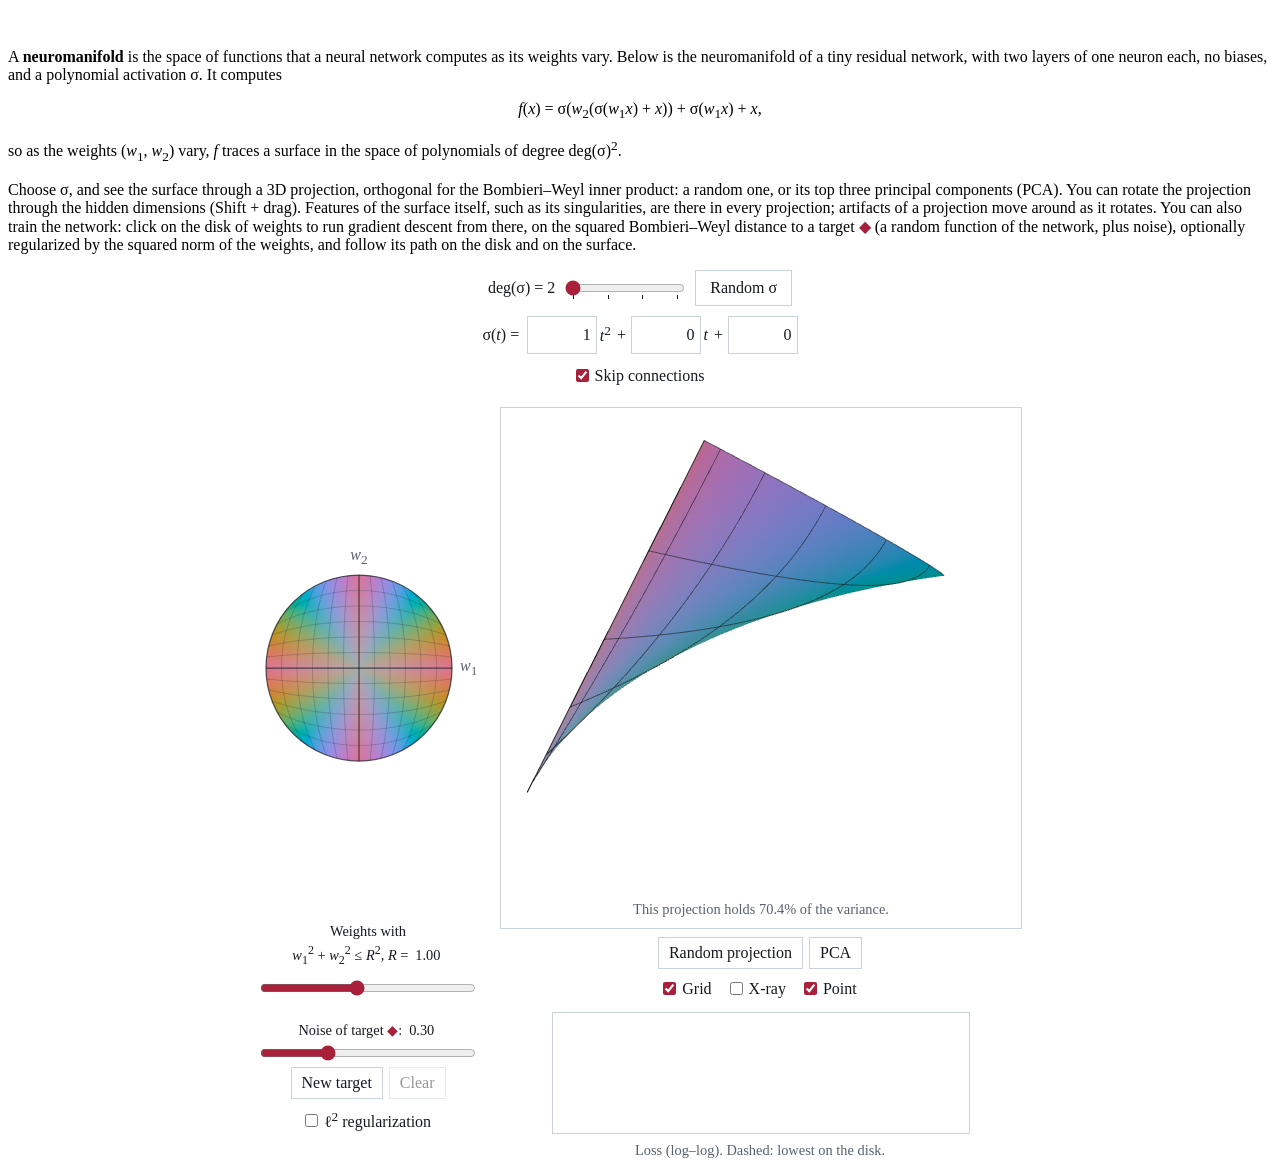
==== commit 95958612: "update" ====
--- a/neuromanifold/index.html
+++ b/neuromanifold/index.html
@@ -15,15 +15,15 @@
   <div id="neuromanifold">
     <p>A <b>neuromanifold</b> is the space of functions that a neural network computes as its weights vary. Below is the neuromanifold of a tiny residual network, with two layers of one neuron each, no biases, and a polynomial activation σ. It computes</p>
     <p class="nm-eq"><i>f</i>(<i>x</i>) = σ(<i>w</i><sub>2</sub>(σ(<i>w</i><sub>1</sub><i>x</i>) + <i>x</i>)) + σ(<i>w</i><sub>1</sub><i>x</i>) + <i>x</i>,</p>
-    <p>so as the weights (<i>w</i><sub>1</sub>, <i>w</i><sub>2</sub>) vary, <i>f</i> traces a surface in the space of polynomials of degree deg(σ)<sup>2</sup>. Without its skip connections, it is a plain network, computing</p>
-    <p class="nm-eq"><i>f</i>(<i>x</i>) = σ(<i>w</i><sub>2</sub>σ(<i>w</i><sub>1</sub><i>x</i>)).</p>
+    <p>so as the weights (<i>w</i><sub>1</sub>, <i>w</i><sub>2</sub>) vary, <i>f</i> traces a surface in the space of polynomials of degree deg(σ)<sup>2</sup>.</p>
     <p>Choose σ, and see the surface through a 3D projection, orthogonal for the Bombieri–Weyl inner product: a random one, or its top three principal components (PCA). You can rotate the projection through the hidden dimensions (Shift + drag). Features of the surface itself, such as its singularities, are there in every projection; artifacts of a projection move around as it rotates. You can also train the network: click on the disk of weights to run gradient descent from there, on the squared Bombieri–Weyl distance to a target <span class="nm-acc">◆</span> (a random function of the network, plus noise), optionally regularized by the squared norm of the weights, and follow its path on the disk and on the surface.</p>
 
     <div class="nm" role="group" aria-label="Neuromanifold viewer">
       <div class="nm-controls">
         <div class="nm-line">
-          <span class="nm-k">deg(σ) =</span>
-          <div class="nm-seg" role="radiogroup" aria-label="Degree of σ" id="nm-degree"></div>
+          <label class="nm-k" for="nm-degree">deg(σ) = <output id="nm-degree-out" for="nm-degree">2</output></label>
+          <input type="range" class="nm-deg" id="nm-degree" min="2" max="5" step="1" value="2" list="nm-degree-ticks" autocomplete="off">
+          <datalist id="nm-degree-ticks"><option value="2"></option><option value="3"></option><option value="4"></option><option value="5"></option></datalist>
           <button type="button" class="nm-btn" id="nm-random">Random σ</button>
         </div>
         <div class="nm-sigma" id="nm-sigma" role="group" aria-label="Coefficients of σ"></div>
@@ -51,6 +51,7 @@
 
         <div class="nm-stage">
           <canvas id="nm-view" tabindex="0" aria-label="The neuromanifold, under an orthogonal projection to 3D. Drag, or use the arrow keys, to orbit; hold Shift to rotate the projection through a hidden dimension."></canvas>
+          <p class="nm-cap" id="nm-cap"></p>
         </div>
         <div class="nm-viewbar">
           <button type="button" class="nm-btn nm-small" id="nm-new">Random projection</button>
@@ -61,7 +62,6 @@
           <label><input type="checkbox" id="nm-xray"> X-ray</label>
           <label><input type="checkbox" id="nm-probe" checked> Point</label>
         </div>
-        <p class="nm-cap" id="nm-cap"></p>
         <div class="nm-loss-box">
           <canvas class="nm-loss" id="nm-loss" role="img" aria-label="The loss against the steps of gradient descent, both on log scales."></canvas>
           <p class="nm-loss-cap">Loss (log–log). Dashed: lowest on the disk.</p>
--- a/neuromanifold/neuromanifold.css
+++ b/neuromanifold/neuromanifold.css
@@ -52,14 +52,7 @@
   gap: 6px 10px;
 }
 
-.nm-seg {
-  display: inline-flex;
-  align-items: center;
-  gap: 6px;
-}
-
-.nm-btn,
-.nm-seg button {
+.nm-btn {
   height: 2.25rem;
   padding: 0 14px;
   border: 1px solid var(--nm-line);
@@ -70,26 +63,12 @@
   white-space: nowrap;
 }
 
-.nm-seg button {
-  min-width: 2.25rem;
-  padding: 0 10px;
-  font-variant-numeric: tabular-nums;
-}
-
-.nm-btn:hover,
-.nm-seg button:hover {
+.nm-btn:hover {
   background: var(--nm-btn-hover);
 }
 
-.nm-btn:active,
-.nm-seg button:active {
+.nm-btn:active {
   transform: translateY(1px);
-}
-
-.nm-seg button[aria-checked="true"] {
-  color: var(--nm-accent);
-  background: var(--nm-accent-soft);
-  border-color: var(--nm-accent);
 }
 
 /* σ(t) = c_d t^d + ... + c_0 */
@@ -160,7 +139,7 @@
    disk centered on the view, the slider of the range R beside the display
    options of the view (with its label above it, beside the buttons), and the
    training (the noise of the target, and its buttons) under it, beside
-   the caption of the view and the plot of the loss. */
+   the plot of the loss. */
 .nm-main {
   display: grid;
   grid-template-columns: 216px minmax(0, 520px);   /* the disk with room for its labels; the view */
@@ -168,7 +147,6 @@
     "disk  stage"
     ".     bar"
     "range display"
-    "train cap"
     "train loss";
   justify-content: center;
   gap: 8px 24px;
@@ -302,6 +280,15 @@
   width: 100%;
   margin: 0;
   accent-color: var(--nm-accent);
+}
+
+/* the degree of σ: a short slider, with a tick at each degree */
+.nm input.nm-deg {
+  width: 120px;
+}
+
+#nm-degree-out {
+  font-variant-numeric: tabular-nums;
 }
 
 /* the view */
@@ -342,8 +329,14 @@
   padding: 0 10px;
 }
 
+/* the caption of the view, inside it at the bottom */
 .nm-cap {
-  grid-area: cap;
+  position: absolute;
+  left: 0;
+  right: 0;
+  bottom: 8px;
+  padding: 0 12px;
+  pointer-events: none;           /* so that dragging over it still orbits */
   margin: 0;
   font-size: 0.9em;
   color: var(--nm-muted);
@@ -386,7 +379,7 @@
 @media (max-width: 620px) {
   .nm-main {
     grid-template-columns: minmax(0, 1fr);
-    grid-template-areas: "disk" "label" "range" "train" "stage" "bar" "display" "cap" "loss";
+    grid-template-areas: "disk" "label" "range" "train" "stage" "bar" "display" "loss";
   }
 
   .nm-disk {
